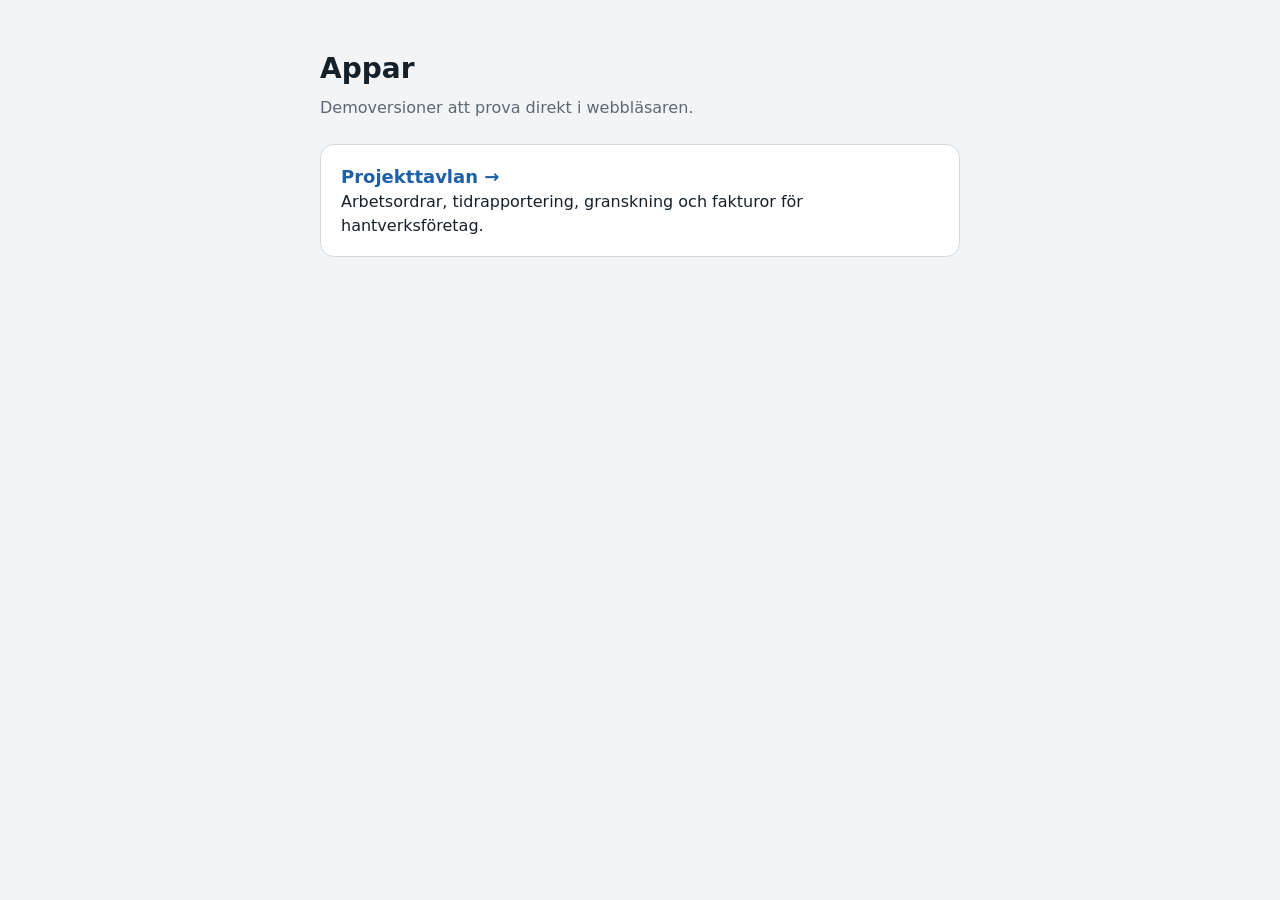
==== index.html @ d8862452 "Lägg till demo av Projekttavlan Co-Authored-By: Claude Opus 5.5 <noreply@anthropic.com> Claude-Sessi" ====
<!doctype html>
<html lang="sv">
<head>
<meta charset="utf-8">
<meta name="viewport" content="width=device-width,initial-scale=1">
<title>Fredrik Löfsten – appar</title>
<style>
:root{--bg:#F2F4F6;--fg:#14212B;--muted:#5B6873;--card:#fff;--line:#D3DADF;--accent:#1D5FA8}
@media (prefers-color-scheme:dark){:root{--bg:#0F161C;--fg:#E6ECF0;--muted:#94A3AE;--card:#18222B;--line:#2B3843;--accent:#6EA8E8;color-scheme:dark}}
body{margin:0;background:var(--bg);color:var(--fg);font:16px/1.5 system-ui,-apple-system,"Segoe UI",sans-serif}
main{max-width:640px;margin:0 auto;padding:48px max(16px,env(safe-area-inset-left))}
h1{font-size:28px;margin:0 0 6px}
p{color:var(--muted);margin:0 0 24px}
a.card{display:block;background:var(--card);border:1px solid var(--line);border-radius:14px;padding:18px 20px;color:var(--fg);text-decoration:none}
a.card b{display:block;font-size:18px;color:var(--accent)}
</style>
</head>
<body>
<main>
  <h1>Appar</h1>
  <p>Demoversioner att prova direkt i webbläsaren.</p>
  <a class="card" href="projekttavlan/"><b>Projekttavlan →</b>Arbetsordrar, tidrapportering, granskning och fakturor för hantverksföretag.</a>
</main>
</body>
</html>
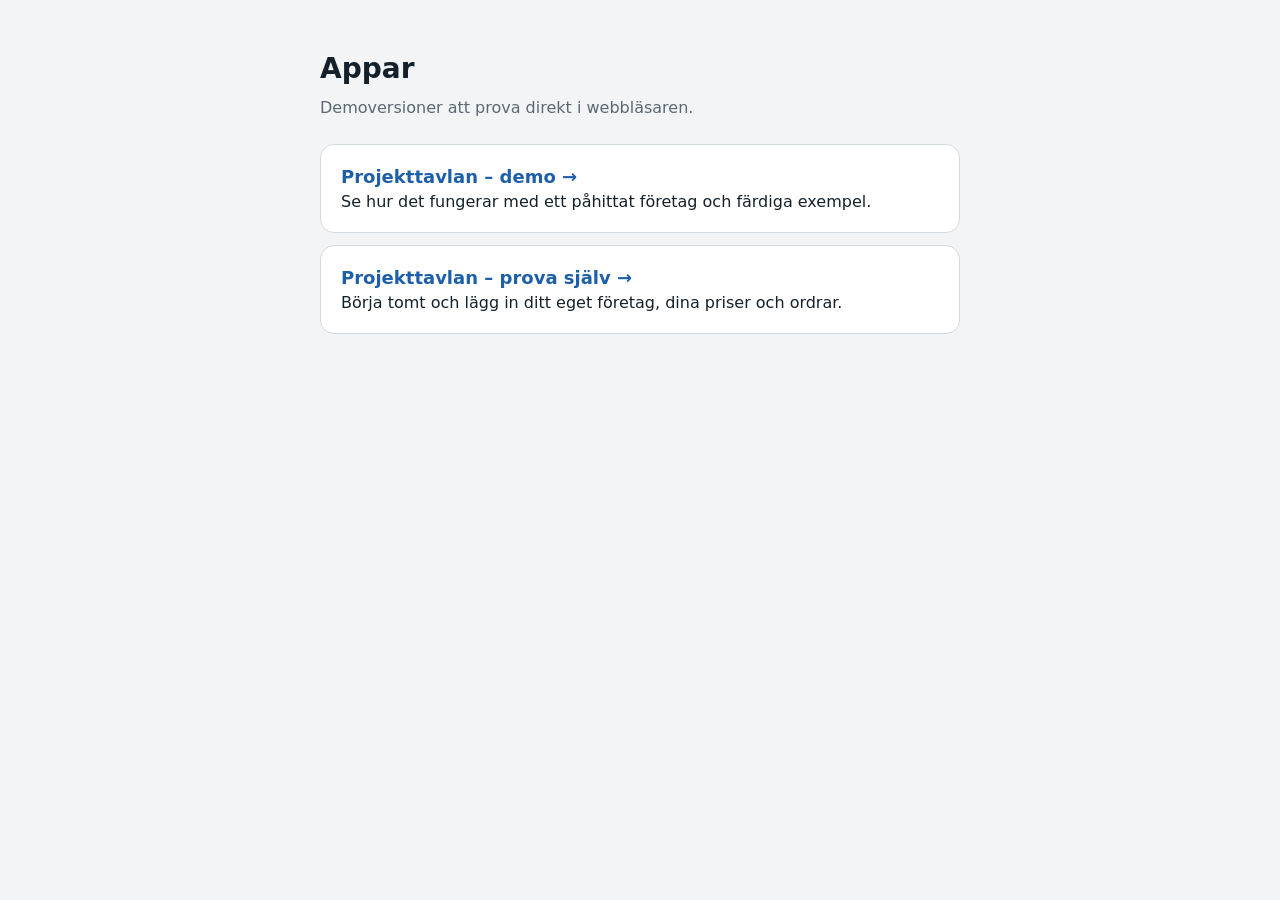
==== commit a12b360c: "Lägg till provversion av Projekttavlan Co-Authored-By: Claude Opus 5.5 <noreply@anthropic.com> Claud" ====
--- a/index.html
+++ b/index.html
@@ -19,7 +19,8 @@
 <main>
   <h1>Appar</h1>
   <p>Demoversioner att prova direkt i webbläsaren.</p>
-  <a class="card" href="projekttavlan/"><b>Projekttavlan →</b>Arbetsordrar, tidrapportering, granskning och fakturor för hantverksföretag.</a>
+  <a class="card" href="projekttavlan/"><b>Projekttavlan – demo →</b>Se hur det fungerar med ett påhittat företag och färdiga exempel.</a>
+  <a class="card" href="projekttavlan/prova/" style="margin-top:12px"><b>Projekttavlan – prova själv →</b>Börja tomt och lägg in ditt eget företag, dina priser och ordrar.</a>
 </main>
 </body>
 </html>
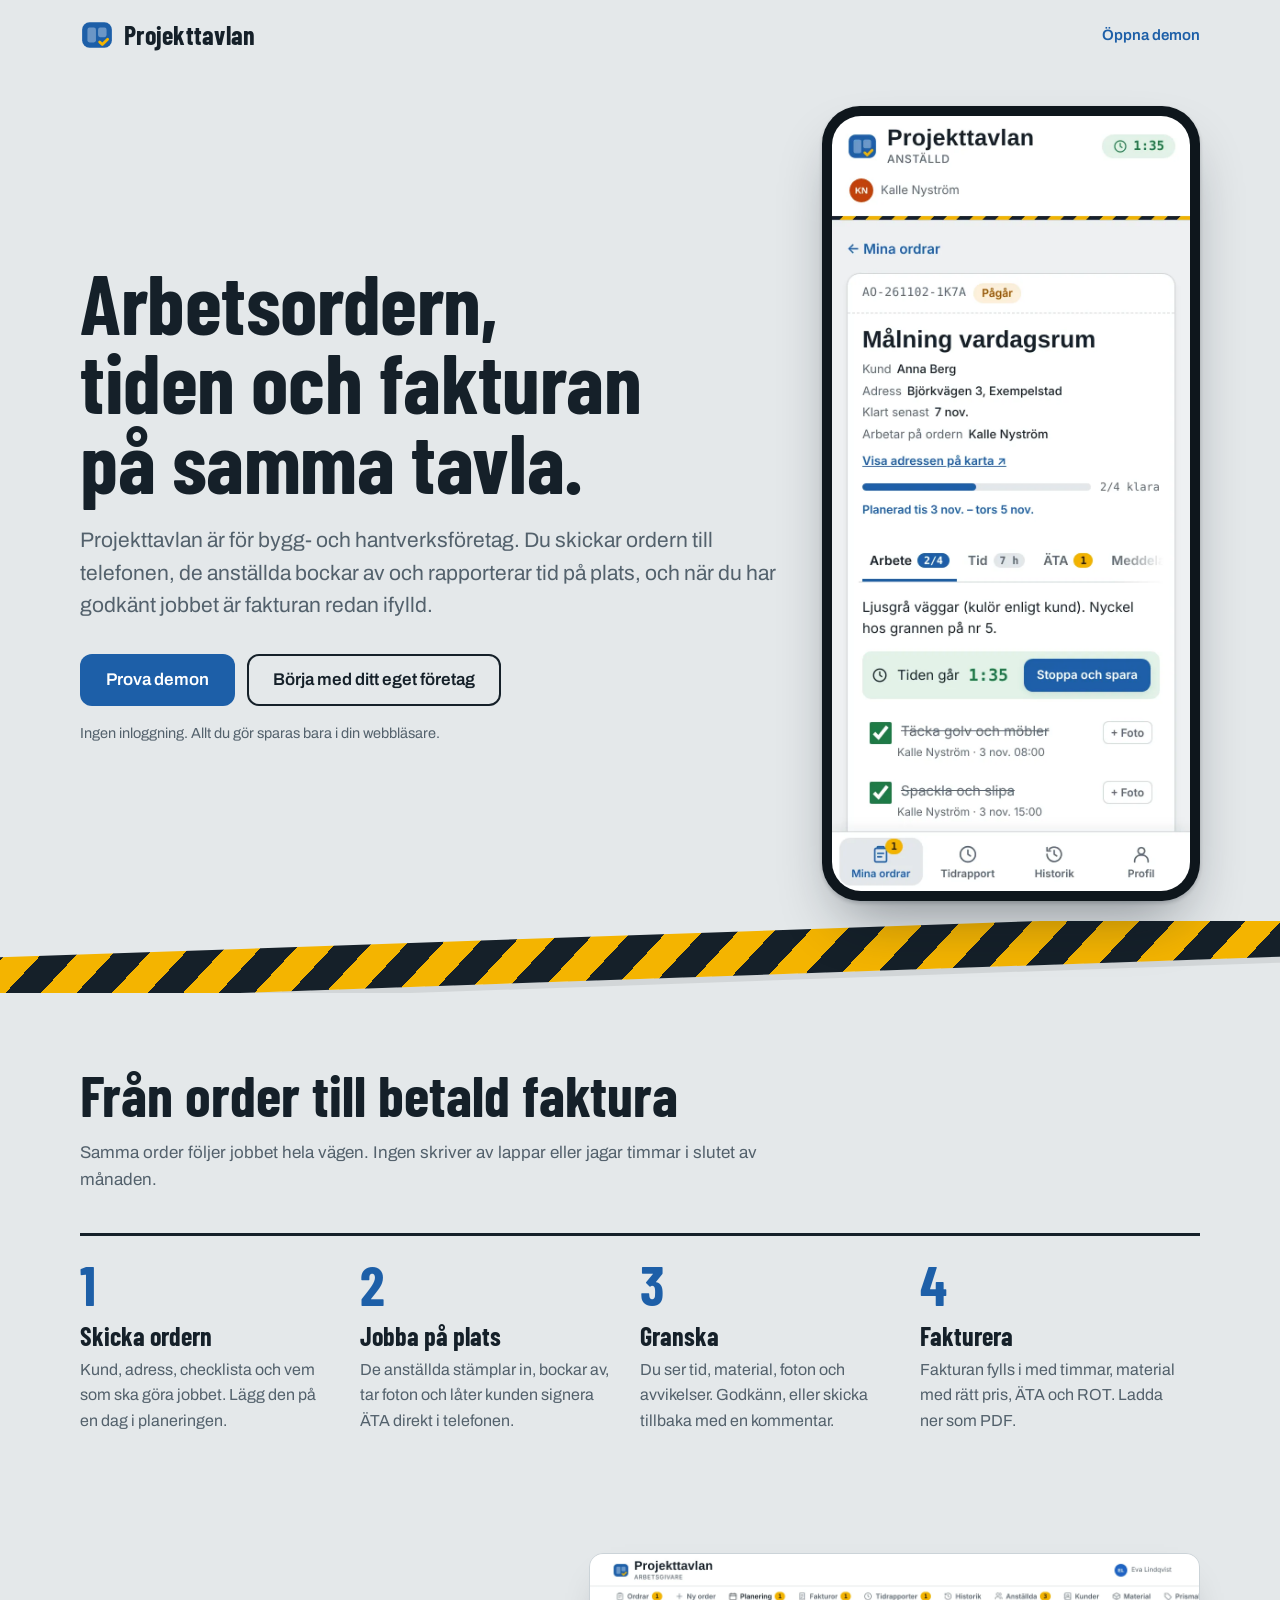
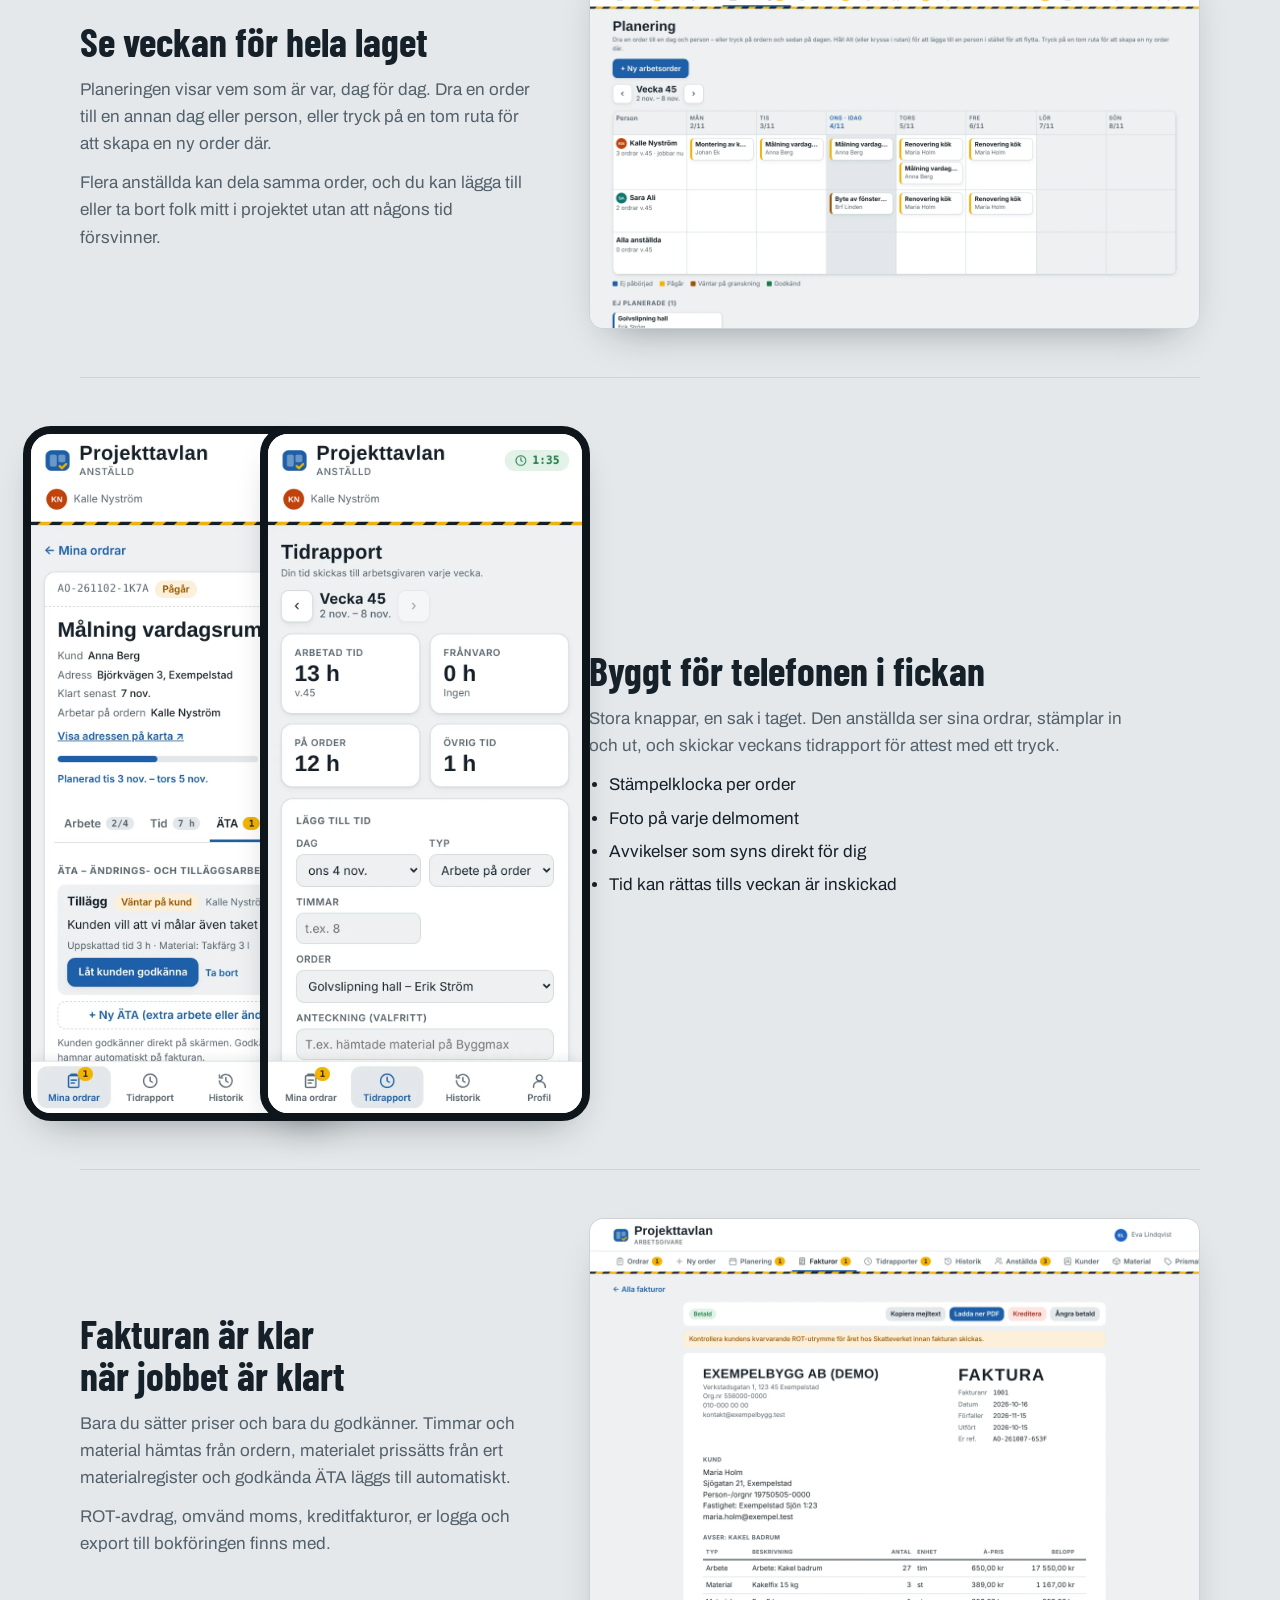
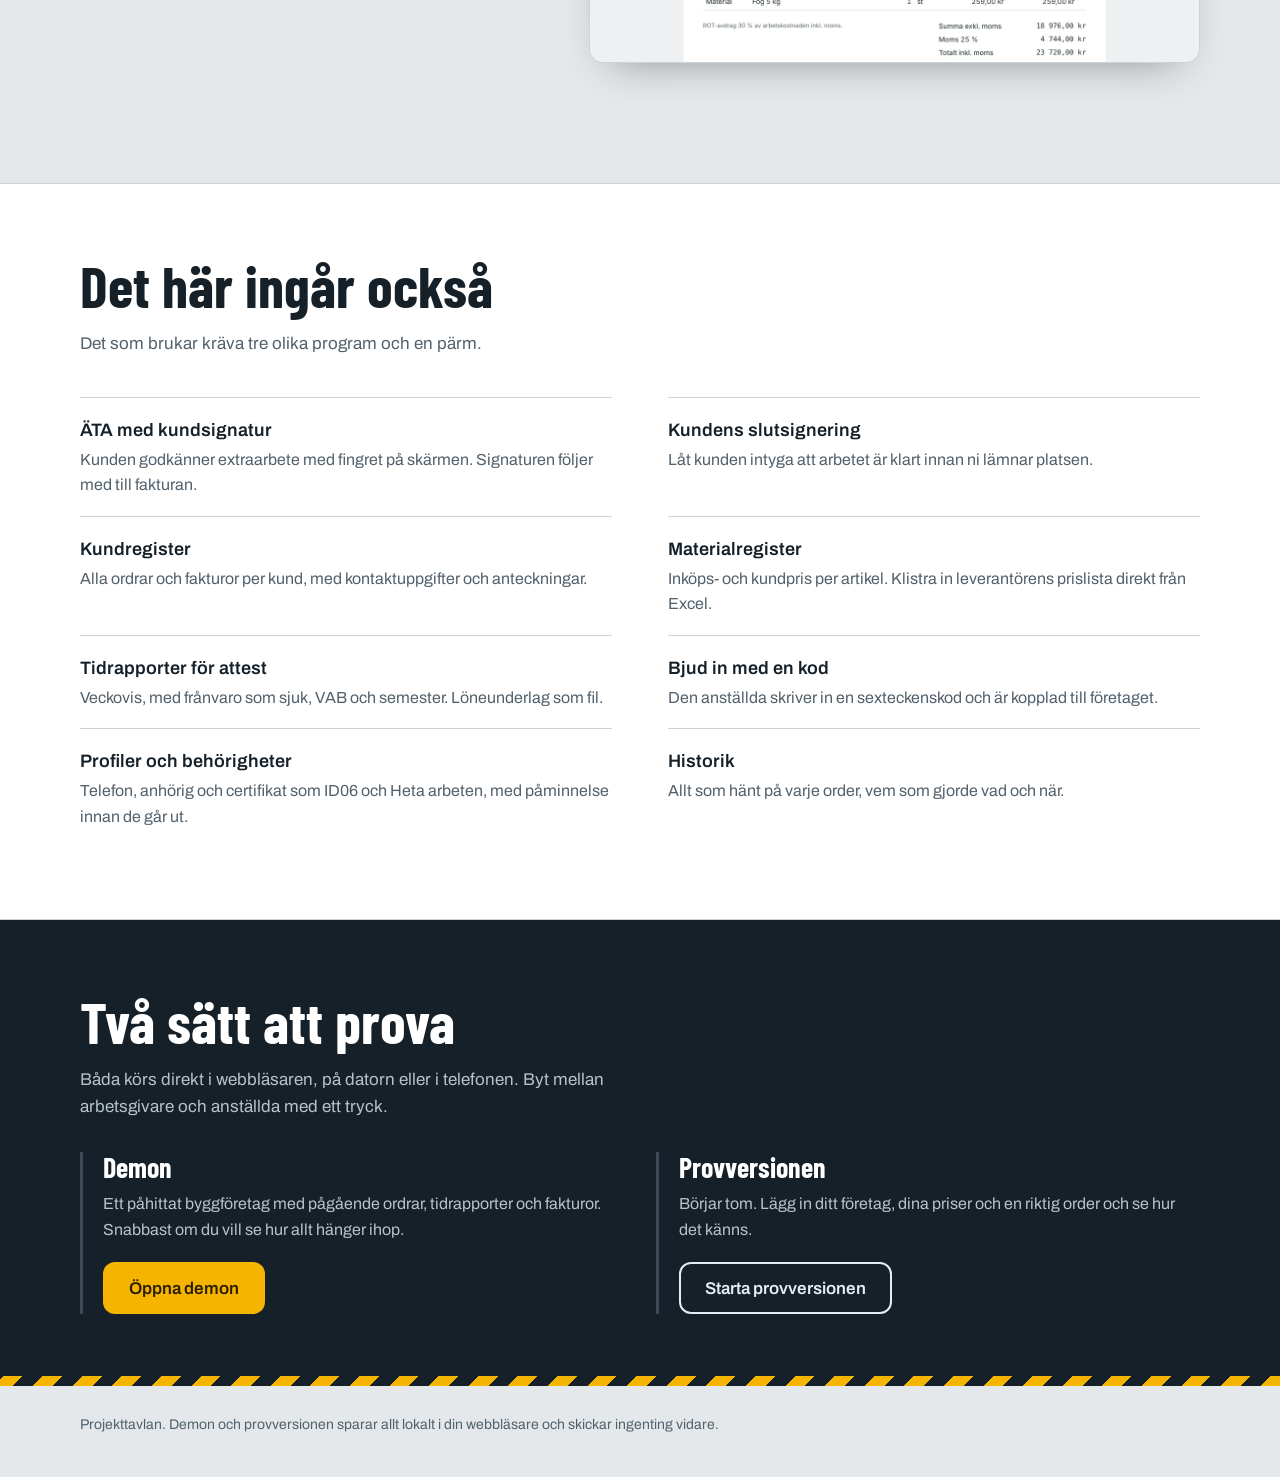
==== commit f06eab64: "Startsida för Projekttavlan, material- och kundregister, flikar i ordern, logga, ändra tid Co-Author" ====
--- a/index.html
+++ b/index.html
@@ -2,25 +2,240 @@
 <html lang="sv">
 <head>
 <meta charset="utf-8">
-<meta name="viewport" content="width=device-width,initial-scale=1">
-<title>Fredrik Löfsten – appar</title>
+<meta name="viewport" content="width=device-width,initial-scale=1,viewport-fit=cover">
+<title>Projekttavlan – arbetsordrar, tid och faktura för hantverkare</title>
+<meta name="description" content="Projekttavlan samlar arbetsordrar, planering, tidrapporter, ÄTA och fakturor för bygg- och hantverksföretag. Prova demon direkt i webbläsaren.">
+<meta property="og:title" content="Projekttavlan">
+<meta property="og:description" content="Arbetsordern, tiden och fakturan på samma tavla. Prova demon direkt i webbläsaren.">
+<meta property="og:image" content="img/desk-plan.webp">
+<link rel="icon" href="data:image/svg+xml,%3Csvg xmlns='http://www.w3.org/2000/svg' viewBox='0 0 32 32'%3E%3Crect x='2' y='4' width='28' height='24' rx='7' fill='%231D5FA8'/%3E%3Cpath d='M18.5 22.5l2.5 2.5 5-5' fill='none' stroke='%23F4B400' stroke-width='2.6' stroke-linecap='round' stroke-linejoin='round'/%3E%3C/svg%3E">
+<link rel="preconnect" href="https://fonts.googleapis.com">
+<link rel="preconnect" href="https://fonts.gstatic.com" crossorigin>
+<link rel="stylesheet" href="https://fonts.googleapis.com/css2?family=Barlow+Condensed:wght@600;700&family=Archivo:wght@400;500;600&display=swap">
 <style>
-:root{--bg:#F2F4F6;--fg:#14212B;--muted:#5B6873;--card:#fff;--line:#D3DADF;--accent:#1D5FA8}
-@media (prefers-color-scheme:dark){:root{--bg:#0F161C;--fg:#E6ECF0;--muted:#94A3AE;--card:#18222B;--line:#2B3843;--accent:#6EA8E8;color-scheme:dark}}
-body{margin:0;background:var(--bg);color:var(--fg);font:16px/1.5 system-ui,-apple-system,"Segoe UI",sans-serif}
-main{max-width:640px;margin:0 auto;padding:48px max(16px,env(safe-area-inset-left))}
-h1{font-size:28px;margin:0 0 6px}
-p{color:var(--muted);margin:0 0 24px}
-a.card{display:block;background:var(--card);border:1px solid var(--line);border-radius:14px;padding:18px 20px;color:var(--fg);text-decoration:none}
-a.card b{display:block;font-size:18px;color:var(--accent)}
+:root{
+  --ink:#152029; --concrete:#E4E8EA; --paper:#FFFFFF; --blue:#1D5FA8; --signal:#F4B400;
+  --muted:#53616C; --line:#CBD3D8; --blue-ink:#FFFFFF;
+  --display:'Barlow Condensed','Arial Narrow',sans-serif;
+  --body:'Archivo',system-ui,-apple-system,'Segoe UI',sans-serif;
+  --gut:max(20px,env(safe-area-inset-left,0px));
+  color-scheme:light;
+}
+@media (prefers-color-scheme:dark){:root{
+  --ink:#E6ECF0; --concrete:#10181E; --paper:#18222B; --blue:#6EA8E8; --muted:#9AA9B4; --line:#2B3843; --blue-ink:#0B1620; color-scheme:dark;
+}}
+*{box-sizing:border-box}
+html{-webkit-text-size-adjust:100%}
+body{margin:0;background:var(--concrete);color:var(--ink);font:400 17px/1.6 var(--body)}
+img{max-width:100%;height:auto;display:block}
+a{color:var(--blue)}
+:focus-visible{outline:3px solid var(--blue);outline-offset:3px;border-radius:4px}
+.wrap{max-width:1160px;margin:0 auto;padding-inline:var(--gut)}
+
+/* top */
+.top{display:flex;align-items:center;justify-content:space-between;gap:16px;padding-block:18px}
+.mark{display:flex;align-items:center;gap:10px;font:700 26px/1 var(--display);letter-spacing:.01em;color:var(--ink);text-decoration:none}
+.mark svg{width:34px;height:34px;flex:none}
+.top a.small{font-weight:600;font-size:15px;text-decoration:none}
+
+/* buttons */
+.btn{display:inline-flex;align-items:center;justify-content:center;min-height:52px;padding:12px 24px;border-radius:12px;font:600 17px var(--body);text-decoration:none;border:2px solid transparent}
+.btn.main{background:var(--blue);color:var(--blue-ink)}
+.btn.main:hover{filter:brightness(1.08)}
+.btn.alt{border-color:var(--ink);color:var(--ink)}
+.btn.alt:hover{background:var(--ink);color:var(--concrete)}
+.ctas{display:flex;flex-wrap:wrap;gap:12px}
+
+/* hero */
+.hero{display:grid;grid-template-columns:minmax(0,1.3fr) minmax(0,.7fr);gap:40px;align-items:center;padding-block:36px 56px}
+h1{font:700 clamp(50px,6.6vw,86px)/.94 var(--display);letter-spacing:-.005em;margin:0 0 24px;text-wrap:balance}
+.lead{font-size:clamp(18px,2vw,21px);line-height:1.55;color:var(--muted);max-width:34em;margin:0 0 32px}
+.note{font-size:14.5px;color:var(--muted);margin:16px 0 0}
+.stage{position:relative;justify-self:center;width:min(100%,380px)}
+.phone{position:relative;z-index:2;border-radius:38px;padding:10px;background:#0E161C;box-shadow:0 30px 60px -20px rgb(10 20 30 / .45),0 2px 4px rgb(10 20 30 / .2)}
+.phone img{border-radius:29px;aspect-ratio:390/844;object-fit:cover;object-position:top;width:100%}
+
+/* the tape */
+.tape{position:relative;height:72px;margin-block:-36px 0;overflow:hidden;z-index:1}
+.tape::before{content:"";position:absolute;inset:14px -40px;background:repeating-linear-gradient(-45deg,var(--signal) 0 26px,#152029 26px 52px);transform:rotate(-2deg);box-shadow:0 6px 0 rgb(0 0 0 / .08)}
+
+/* flow */
+section{padding-block:72px}
+h2{font:700 clamp(38px,5vw,58px)/1 var(--display);margin:0 0 16px;text-wrap:balance}
+.sub{color:var(--muted);max-width:40em;margin:0 0 40px}
+.flow{list-style:none;margin:0;padding:0;display:grid;grid-template-columns:repeat(4,minmax(0,1fr));counter-reset:s;border-top:3px solid var(--ink)}
+.flow li{counter-increment:s;padding:20px 24px 0 0;position:relative}
+.flow li::before{content:counter(s);display:block;font:700 56px/1 var(--display);color:var(--blue);margin-bottom:10px}
+.flow b{display:block;font:700 26px/1.1 var(--display);margin-bottom:6px}
+.flow p{margin:0;color:var(--muted);font-size:16px}
+
+/* feature rows */
+.row{display:grid;grid-template-columns:minmax(0,1fr) minmax(0,1.35fr);gap:56px;align-items:center;padding-block:48px;border-top:1px solid var(--line)}
+.row:first-of-type{border-top:0}
+.row.flip .txt{order:2}
+.row h3{font:700 clamp(30px,3.6vw,40px)/1.05 var(--display);margin:0 0 14px;text-wrap:balance}
+.row p{margin:0 0 12px;color:var(--muted);max-width:32em}
+.row ul{margin:12px 0 0;padding-left:20px;display:grid;gap:6px}
+.shot{border-radius:14px;overflow:hidden;border:1px solid var(--line);background:var(--paper);box-shadow:0 18px 40px -22px rgb(10 20 30 / .45)}
+.shot.tall{max-width:330px;justify-self:center;border-radius:28px;border:8px solid #0E161C}
+.pair{display:grid;grid-template-columns:minmax(0,1fr) minmax(0,1fr);gap:20px;align-items:start}
+
+/* also */
+.also{background:var(--paper);border-block:1px solid var(--line)}
+dl.list{display:grid;grid-template-columns:repeat(2,minmax(0,1fr));gap:0 56px;margin:0}
+dl.list div{padding:18px 0;border-top:1px solid var(--line)}
+dl.list dt{font-weight:600;font-size:18px;margin-bottom:2px}
+dl.list dd{margin:0;color:var(--muted);font-size:16px}
+
+/* final */
+.final{background:#152029;color:#E6ECF0;position:relative;overflow:hidden}
+.final::after{content:"";position:absolute;left:0;right:0;bottom:0;height:10px;background:repeating-linear-gradient(-45deg,var(--signal) 0 14px,#152029 14px 28px)}
+.final h2{color:#fff}
+.final p{color:#B7C3CC;max-width:36em;margin:0 0 32px}
+.final .btn.main{background:var(--signal);color:#2A2000}
+.final .btn.alt{border-color:#E6ECF0;color:#E6ECF0}
+.final .btn.alt:hover{background:#E6ECF0;color:#152029}
+.choices{display:grid;grid-template-columns:repeat(2,minmax(0,1fr));gap:32px;margin-top:8px}
+.choices div{border-left:3px solid #3A4A56;padding-left:20px}
+.choices h3{font:700 28px/1.1 var(--display);margin:0 0 8px;color:#fff}
+.choices p{margin:0 0 20px;font-size:16px}
+footer{padding-block:28px 40px;color:var(--muted);font-size:14px}
+
+@media (max-width:900px){
+  .hero{grid-template-columns:minmax(0,1fr);padding-top:16px}
+  .stage{width:min(82%,330px)}
+  .flow{grid-template-columns:repeat(2,minmax(0,1fr));gap:12px 0}
+  .row,.row.flip{grid-template-columns:minmax(0,1fr);gap:28px}
+  .row.flip .txt{order:0}
+  dl.list,.choices{grid-template-columns:minmax(0,1fr)}
+  section{padding-block:56px}
+}
+@media (max-width:520px){
+  body{font-size:16px}
+  .flow{grid-template-columns:minmax(0,1fr)}
+  .flow li{display:grid;grid-template-columns:44px minmax(0,1fr);padding:16px 0 0;border-top:1px solid var(--line)}
+  .flow li:first-child{border-top:0}
+  .flow li::before{font-size:40px;grid-row:span 2}
+  .btn{width:100%}
+  .pair{grid-template-columns:minmax(0,1fr)}
+  .top a.small{display:none}
+}
+@media (prefers-reduced-motion:no-preference){
+  .phone{animation:rise .8s cubic-bezier(.2,.8,.2,1) both .1s}
+  @keyframes rise{from{transform:translateY(40px) rotate(2deg);opacity:0}to{transform:none;opacity:1}}
+}
 </style>
 </head>
 <body>
+<header class="wrap top">
+  <a class="mark" href="./" aria-label="Projekttavlan, startsida">
+    <svg viewBox="0 0 32 32" aria-hidden="true"><rect x="2" y="4" width="28" height="24" rx="7" fill="#1D5FA8"/><rect x="7" y="9" width="8" height="14" rx="2" fill="#fff" opacity=".35"/><rect x="17" y="9" width="8" height="9" rx="2" fill="#fff" opacity=".35"/><path d="M18.5 22.5l2.5 2.5 5-5" fill="none" stroke="#F4B400" stroke-width="2.6" stroke-linecap="round" stroke-linejoin="round"/></svg>
+    Projekttavlan
+  </a>
+  <a class="small" href="projekttavlan/">Öppna demon</a>
+</header>
+
 <main>
-  <h1>Appar</h1>
-  <p>Demoversioner att prova direkt i webbläsaren.</p>
-  <a class="card" href="projekttavlan/"><b>Projekttavlan – demo →</b>Se hur det fungerar med ett påhittat företag och färdiga exempel.</a>
-  <a class="card" href="projekttavlan/prova/" style="margin-top:12px"><b>Projekttavlan – prova själv →</b>Börja tomt och lägg in ditt eget företag, dina priser och ordrar.</a>
+  <div class="wrap hero">
+    <div>
+      <h1>Arbetsordern, tiden och fakturan på samma tavla.</h1>
+      <p class="lead">Projekttavlan är för bygg- och hantverksföretag. Du skickar ordern till telefonen, de anställda bockar av och rapporterar tid på plats, och när du har godkänt jobbet är fakturan redan ifylld.</p>
+      <div class="ctas">
+        <a class="btn main" href="projekttavlan/">Prova demon</a>
+        <a class="btn alt" href="projekttavlan/prova/">Börja med ditt eget företag</a>
+      </div>
+      <p class="note">Ingen inloggning. Allt du gör sparas bara i din webbläsare.</p>
+    </div>
+    <div class="stage">
+      <div class="phone"><img src="img/phone-order.webp" width="390" height="844" alt="Projekttavlan i mobilen: ordern Målning vardagsrum med stämpelklocka och checklista"></div>
+    </div>
+  </div>
+
+  <div class="tape" aria-hidden="true"></div>
+
+  <section class="wrap" aria-labelledby="flow-h">
+    <h2 id="flow-h">Från order till betald faktura</h2>
+    <p class="sub">Samma order följer jobbet hela vägen. Ingen skriver av lappar eller jagar timmar i slutet av månaden.</p>
+    <ol class="flow">
+      <li><b>Skicka ordern</b><p>Kund, adress, checklista och vem som ska göra jobbet. Lägg den på en dag i planeringen.</p></li>
+      <li><b>Jobba på plats</b><p>De anställda stämplar in, bockar av, tar foton och låter kunden signera ÄTA direkt i telefonen.</p></li>
+      <li><b>Granska</b><p>Du ser tid, material, foton och avvikelser. Godkänn, eller skicka tillbaka med en kommentar.</p></li>
+      <li><b>Fakturera</b><p>Fakturan fylls i med timmar, material med rätt pris, ÄTA och ROT. Ladda ner som PDF.</p></li>
+    </ol>
+  </section>
+
+  <section class="wrap" aria-label="Funktioner" style="padding-top:0">
+    <div class="row">
+      <div class="txt">
+        <h3>Se veckan för hela laget</h3>
+        <p>Planeringen visar vem som är var, dag för dag. Dra en order till en annan dag eller person, eller tryck på en tom ruta för att skapa en ny order där.</p>
+        <p>Flera anställda kan dela samma order, och du kan lägga till eller ta bort folk mitt i projektet utan att någons tid försvinner.</p>
+      </div>
+      <img class="shot" src="img/desk-plan.webp" width="1240" height="760" loading="lazy" alt="Planeringsvyn med veckans ordrar per anställd">
+    </div>
+    <div class="row flip">
+      <div class="txt">
+        <h3>Byggt för telefonen i fickan</h3>
+        <p>Stora knappar, en sak i taget. Den anställda ser sina ordrar, stämplar in och ut, och skickar veckans tidrapport för attest med ett tryck.</p>
+        <ul>
+          <li>Stämpelklocka per order</li>
+          <li>Foto på varje delmoment</li>
+          <li>Avvikelser som syns direkt för dig</li>
+          <li>Tid kan rättas tills veckan är inskickad</li>
+        </ul>
+      </div>
+      <div class="pair">
+        <img class="shot tall" src="img/phone-ata.webp" width="390" height="844" loading="lazy" alt="ÄTA i mobilen som väntar på kundens godkännande">
+        <img class="shot tall" src="img/phone-time.webp" width="390" height="844" loading="lazy" alt="Veckans tidrapport i mobilen">
+      </div>
+    </div>
+    <div class="row">
+      <div class="txt">
+        <h3>Fakturan är klar när jobbet är klart</h3>
+        <p>Bara du sätter priser och bara du godkänner. Timmar och material hämtas från ordern, materialet prissätts från ert materialregister och godkända ÄTA läggs till automatiskt.</p>
+        <p>ROT-avdrag, omvänd moms, kreditfakturor, er logga och export till bokföringen finns med.</p>
+      </div>
+      <img class="shot" src="img/desk-invoice.webp" width="1240" height="860" loading="lazy" alt="Fakturautkast med arbetsrader, material och ROT-avdrag">
+    </div>
+  </section>
+
+  <section class="also" aria-labelledby="also-h">
+    <div class="wrap">
+      <h2 id="also-h">Det här ingår också</h2>
+      <p class="sub">Det som brukar kräva tre olika program och en pärm.</p>
+      <dl class="list">
+        <div><dt>ÄTA med kundsignatur</dt><dd>Kunden godkänner extraarbete med fingret på skärmen. Signaturen följer med till fakturan.</dd></div>
+        <div><dt>Kundens slutsignering</dt><dd>Låt kunden intyga att arbetet är klart innan ni lämnar platsen.</dd></div>
+        <div><dt>Kundregister</dt><dd>Alla ordrar och fakturor per kund, med kontaktuppgifter och anteckningar.</dd></div>
+        <div><dt>Materialregister</dt><dd>Inköps- och kundpris per artikel. Klistra in leverantörens prislista direkt från Excel.</dd></div>
+        <div><dt>Tidrapporter för attest</dt><dd>Veckovis, med frånvaro som sjuk, VAB och semester. Löneunderlag som fil.</dd></div>
+        <div><dt>Bjud in med en kod</dt><dd>Den anställda skriver in en sexteckenskod och är kopplad till företaget.</dd></div>
+        <div><dt>Profiler och behörigheter</dt><dd>Telefon, anhörig och certifikat som ID06 och Heta arbeten, med påminnelse innan de går ut.</dd></div>
+        <div><dt>Historik</dt><dd>Allt som hänt på varje order, vem som gjorde vad och när.</dd></div>
+      </dl>
+    </div>
+  </section>
+
+  <section class="final" aria-labelledby="final-h">
+    <div class="wrap">
+      <h2 id="final-h">Två sätt att prova</h2>
+      <p>Båda körs direkt i webbläsaren, på datorn eller i telefonen. Byt mellan arbetsgivare och anställda med ett tryck.</p>
+      <div class="choices">
+        <div>
+          <h3>Demon</h3>
+          <p>Ett påhittat byggföretag med pågående ordrar, tidrapporter och fakturor. Snabbast om du vill se hur allt hänger ihop.</p>
+          <a class="btn main" href="projekttavlan/">Öppna demon</a>
+        </div>
+        <div>
+          <h3>Provversionen</h3>
+          <p>Börjar tom. Lägg in ditt företag, dina priser och en riktig order och se hur det känns.</p>
+          <a class="btn alt" href="projekttavlan/prova/">Starta provversionen</a>
+        </div>
+      </div>
+    </div>
+  </section>
 </main>
+
+<footer class="wrap">Projekttavlan. Demon och provversionen sparar allt lokalt i din webbläsare och skickar ingenting vidare.</footer>
 </body>
 </html>
